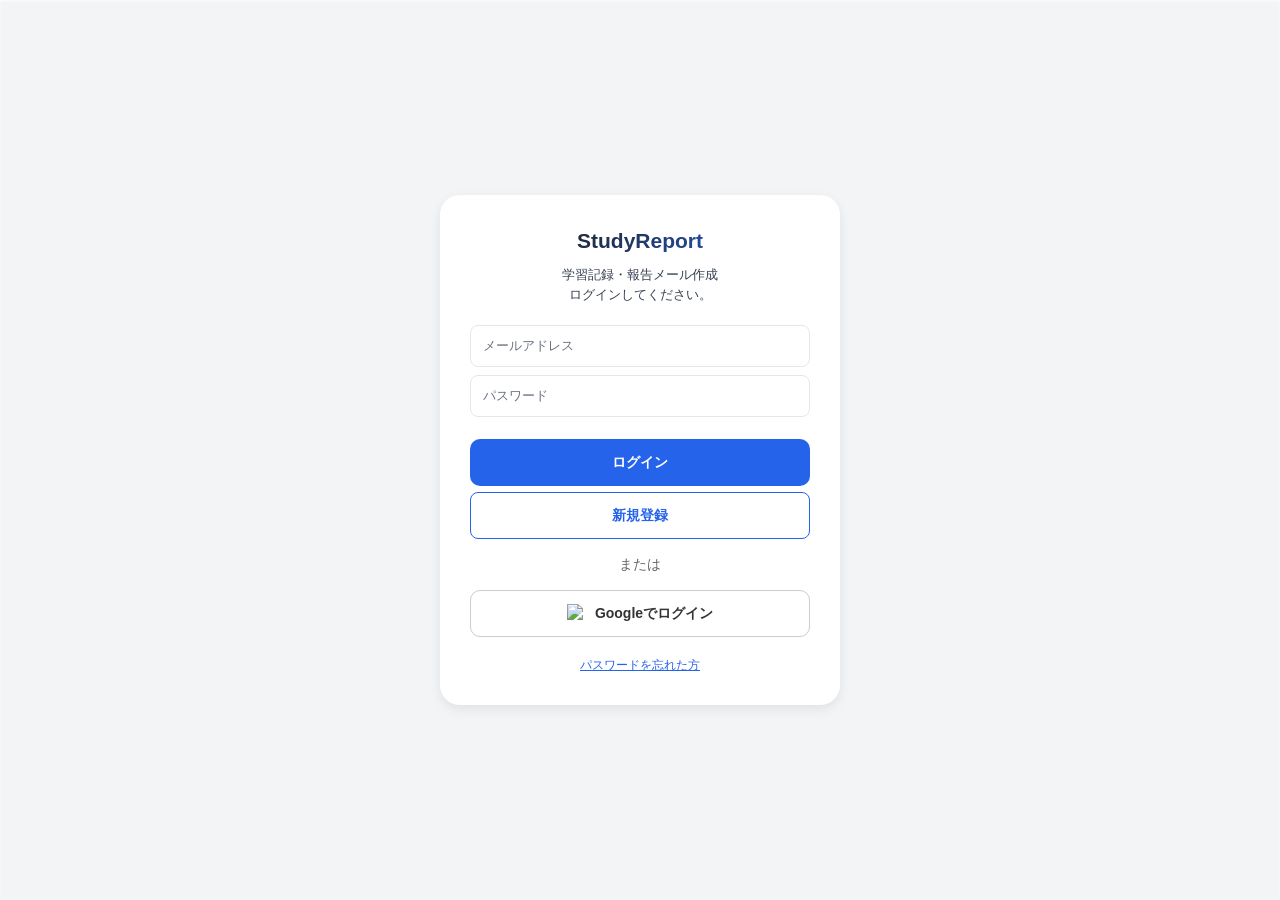
==== index.html @ 332752d6 "Add files via upload" ====
<!doctype html>
<html lang="ja">
  <head>
    <meta charset="UTF-8" />
    <meta name="viewport" content="width=device-width, initial-scale=1.0, maximum-scale=1.0, user-scalable=no" />
    <link rel="icon" type="image/x-icon" href="./assets/favicon.ico" />
    <link rel="icon" type="image/png" href="./assets/favicon.png" />
    <link rel="apple-touch-icon" href="./assets/apple-touch-icon-180x180.png" />
    <title>StudyReport</title>
    <meta name="data-app-version" content="Beta 2.0.0-18">
    <script type="module" crossorigin src="./assets/index.js"></script>
    <link rel="stylesheet" crossorigin href="./assets/index.css">
  <link rel="manifest" href="./manifest.webmanifest"></head>
  <body>
    <div id="error-log" style="color: red; position: fixed; top: 0; left: 0; right: 0; z-index: 9999; background: white; padding: 10px; display: none; max-height: 50vh; overflow-y: auto; border-bottom: 2px solid red;">
      <div style="display: flex; justify-content: space-between; align-items: center; margin-bottom: 10px;">
        <h3 style="margin: 0;">システムエラーが発生しました</h3>
        <button onclick="clearCacheAndReload()" style="padding: 8px 16px; background: #ef4444; color: white; border: none; border-radius: 4px; cursor: pointer;">キャッシュを修復してリロード</button>
      </div>
      <div id="error-text" style="font-family: monospace; font-size: 12px; white-space: pre-wrap;"></div>
    </div>
    <script>
      function clearCacheAndReload() {
        var req = indexedDB.deleteDatabase('firestore/[DEFAULT]/synps-app/main');
        req.onsuccess = function () {
          console.log("Deleted database successfully");
          window.location.reload();
        };
        req.onerror = function () {
          console.log("Couldn't delete database");
          window.location.reload();
        };
        req.onblocked = function () {
          console.log("Couldn't delete database due to the operation being blocked");
          window.location.reload();
        };
      }
      window.addEventListener('error', function(event) {
        var el = document.getElementById('error-log');
        var textEl = document.getElementById('error-text');
        el.style.display = 'block';
        textEl.innerText += event.message + '\n';
      });
      window.addEventListener('unhandledrejection', function(event) {
        var el = document.getElementById('error-log');
        var textEl = document.getElementById('error-text');
        el.style.display = 'block';
        textEl.innerText += (event.reason ? event.reason.toString() : 'Unhandled Rejection') + '\n';
      });
    </script>
    <div id="root">
      <style>
        .initial-loader {
          padding: 16px;
          max-width: 680px;
          margin: 0 auto;
          box-sizing: border-box;
          font-family: -apple-system, BlinkMacSystemFont, "Segoe UI", Roboto, sans-serif;
        }
        .skeleton-pulse {
          animation: pulse 1.5s ease-in-out infinite;
          background: #e2e8f0;
          border-radius: 16px;
          margin-bottom: 16px;
        }
        @keyframes pulse {
          0% { opacity: 1; }
          50% { opacity: 0.5; }
          100% { opacity: 1; }
        }
      </style>
      <div class="initial-loader">
        <div style="height: 60px; border-radius: 12px; margin-bottom: 24px;" class="skeleton-pulse"></div>
        <div style="height: 120px;" class="skeleton-pulse"></div>
        <div style="height: 200px;" class="skeleton-pulse"></div>
      </div>
    </div>
  </body>
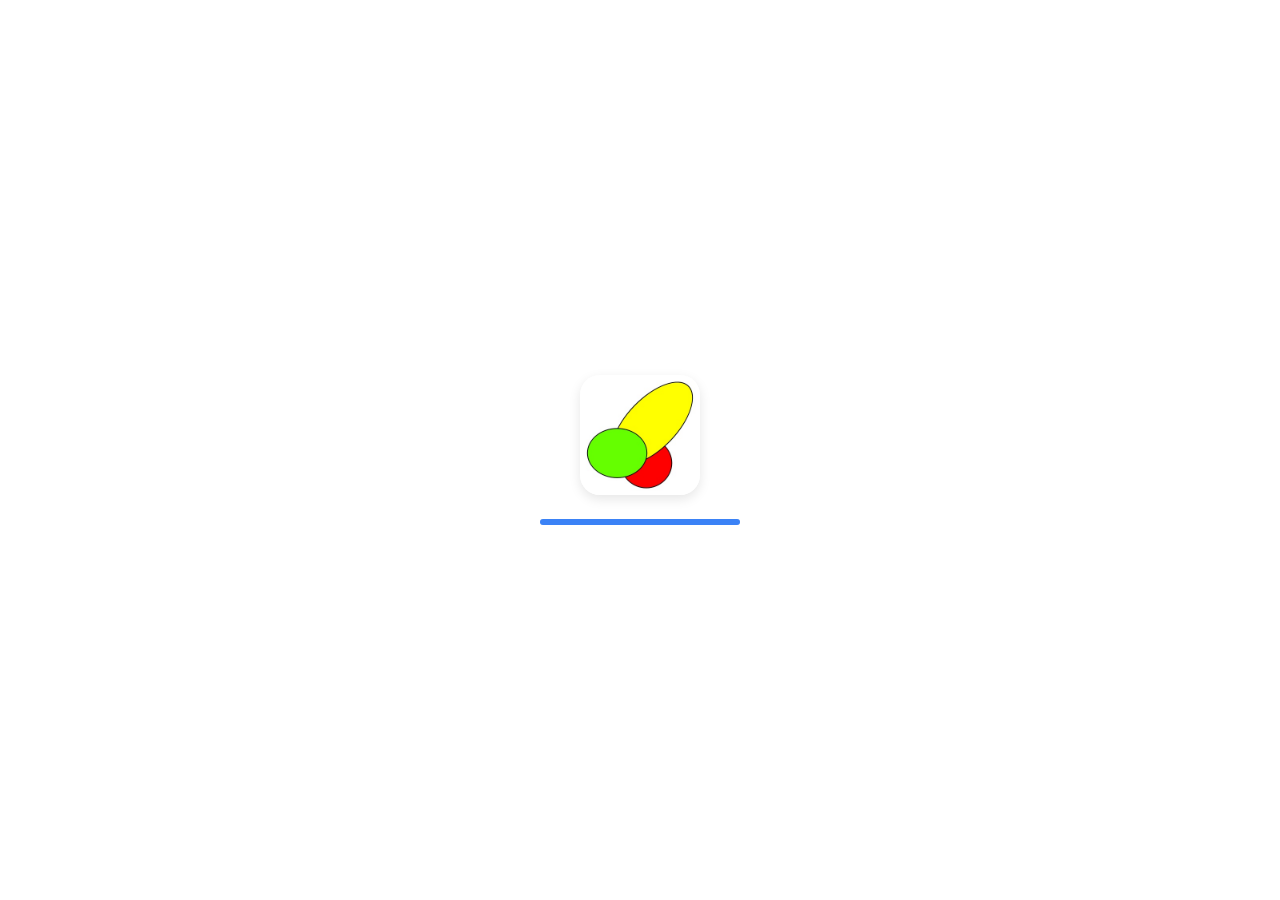
==== commit 5e3245ad: "Add files via upload" ====
--- a/index.html
+++ b/index.html
@@ -2,78 +2,70 @@
 <html lang="ja">
   <head>
     <meta charset="UTF-8" />
+    <!-- user-scalable=no でブラウザのピンチズームを無効化 (表のみカスタム制御) -->
     <meta name="viewport" content="width=device-width, initial-scale=1.0, maximum-scale=1.0, user-scalable=no" />
-    <link rel="icon" type="image/x-icon" href="./assets/favicon.ico" />
-    <link rel="icon" type="image/png" href="./assets/favicon.png" />
-    <link rel="apple-touch-icon" href="./assets/apple-touch-icon-180x180.png" />
-    <title>StudyReport</title>
-    <meta name="data-app-version" content="Beta 2.0.0-18">
+    <title>シフトントン</title>
+    <meta name="description" content="役割や時間を設定してシフト表を作成し、PDF・画像として出力できるiPad向けWebアプリです。" />
+    <meta property="og:title" content="シフトントン" />
+    <meta property="og:description" content="役割や時間を設定してシフト表を作成し、PDF・画像として出力できるiPad向けWebアプリです。" />
+    <meta property="og:type" content="website" />
+    <meta name="twitter:card" content="summary_large_image" />
+    <!-- PWA / iOS ホーム画面対応 -->
+    <meta name="mobile-web-app-capable" content="yes" />
+    <meta name="apple-mobile-web-app-status-bar-style" content="default" />
+    <meta name="apple-mobile-web-app-title" content="シフトントン" />
+    <meta name="theme-color" content="#3b82f6" />
+    <link rel="icon" type="image/jpeg" href="./logo.jpg" />
+    <link rel="apple-touch-icon" href="./logo.jpg" />
+    <style>
+      #splash-screen {
+        position: fixed;
+        inset: 0;
+        background-color: #ffffff;
+        display: flex;
+        flex-direction: column;
+        align-items: center;
+        justify-content: center;
+        z-index: 9999;
+        transition: opacity 0.5s ease-out;
+      }
+      #splash-screen img {
+        width: 120px;
+        height: 120px;
+        object-fit: contain;
+        margin-bottom: 24px;
+        border-radius: 20px;
+        box-shadow: 0 4px 12px rgba(0,0,0,0.1);
+      }
+      .progress-bar-container {
+        width: 200px;
+        height: 6px;
+        background-color: #e5e7eb;
+        border-radius: 4px;
+        overflow: hidden;
+        position: relative;
+      }
+      .progress-bar {
+        width: 100%;
+        height: 100%;
+        background-color: #3b82f6;
+        animation: load 2s ease-in-out forwards;
+      }
+      @keyframes load {
+        0% { transform: translateX(-100%); }
+        100% { transform: translateX(0); }
+      }
+    </style>
     <script type="module" crossorigin src="./assets/index.js"></script>
     <link rel="stylesheet" crossorigin href="./assets/index.css">
-  <link rel="manifest" href="./manifest.webmanifest"></head>
+  <link rel="manifest" href="./manifest.webmanifest"><script id="vite-plugin-pwa:register-sw" src="./registerSW.js"></script></head>
   <body>
-    <div id="error-log" style="color: red; position: fixed; top: 0; left: 0; right: 0; z-index: 9999; background: white; padding: 10px; display: none; max-height: 50vh; overflow-y: auto; border-bottom: 2px solid red;">
-      <div style="display: flex; justify-content: space-between; align-items: center; margin-bottom: 10px;">
-        <h3 style="margin: 0;">システムエラーが発生しました</h3>
-        <button onclick="clearCacheAndReload()" style="padding: 8px 16px; background: #ef4444; color: white; border: none; border-radius: 4px; cursor: pointer;">キャッシュを修復してリロード</button>
-      </div>
-      <div id="error-text" style="font-family: monospace; font-size: 12px; white-space: pre-wrap;"></div>
-    </div>
-    <script>
-      function clearCacheAndReload() {
-        var req = indexedDB.deleteDatabase('firestore/[DEFAULT]/synps-app/main');
-        req.onsuccess = function () {
-          console.log("Deleted database successfully");
-          window.location.reload();
-        };
-        req.onerror = function () {
-          console.log("Couldn't delete database");
-          window.location.reload();
-        };
-        req.onblocked = function () {
-          console.log("Couldn't delete database due to the operation being blocked");
-          window.location.reload();
-        };
-      }
-      window.addEventListener('error', function(event) {
-        var el = document.getElementById('error-log');
-        var textEl = document.getElementById('error-text');
-        el.style.display = 'block';
-        textEl.innerText += event.message + '\n';
-      });
-      window.addEventListener('unhandledrejection', function(event) {
-        var el = document.getElementById('error-log');
-        var textEl = document.getElementById('error-text');
-        el.style.display = 'block';
-        textEl.innerText += (event.reason ? event.reason.toString() : 'Unhandled Rejection') + '\n';
-      });
-    </script>
-    <div id="root">
-      <style>
-        .initial-loader {
-          padding: 16px;
-          max-width: 680px;
-          margin: 0 auto;
-          box-sizing: border-box;
-          font-family: -apple-system, BlinkMacSystemFont, "Segoe UI", Roboto, sans-serif;
-        }
-        .skeleton-pulse {
-          animation: pulse 1.5s ease-in-out infinite;
-          background: #e2e8f0;
-          border-radius: 16px;
-          margin-bottom: 16px;
-        }
-        @keyframes pulse {
-          0% { opacity: 1; }
-          50% { opacity: 0.5; }
-          100% { opacity: 1; }
-        }
-      </style>
-      <div class="initial-loader">
-        <div style="height: 60px; border-radius: 12px; margin-bottom: 24px;" class="skeleton-pulse"></div>
-        <div style="height: 120px;" class="skeleton-pulse"></div>
-        <div style="height: 200px;" class="skeleton-pulse"></div>
+    <div id="splash-screen">
+      <img src="./logo.jpg" alt="シフトントン" />
+      <div class="progress-bar-container">
+        <div class="progress-bar"></div>
       </div>
     </div>
+    <div id="root"></div>
   </body>
-
+</html>
--- a/assets/index.css
+++ b/assets/index.css
@@ -0,0 +1 @@
+/*! tailwindcss v4.3.3 | MIT License | https://tailwindcss.com */@layer properties{@supports (((-webkit-hyphens:none)) and (not (margin-trim:inline))) or ((-moz-orient:inline) and (not (color:rgb(from red r g b)))){*,:before,:after,::backdrop{--tw-rotate-x:initial;--tw-rotate-y:initial;--tw-rotate-z:initial;--tw-skew-x:initial;--tw-skew-y:initial;--tw-border-style:solid;--tw-font-weight:initial;--tw-shadow:0 0 #0000;--tw-shadow-color:initial;--tw-shadow-alpha:100%;--tw-inset-shadow:0 0 #0000;--tw-inset-shadow-color:initial;--tw-inset-shadow-alpha:100%;--tw-ring-color:initial;--tw-ring-shadow:0 0 #0000;--tw-inset-ring-color:initial;--tw-inset-ring-shadow:0 0 #0000;--tw-ring-inset:initial;--tw-ring-offset-width:0px;--tw-ring-offset-color:#fff;--tw-ring-offset-shadow:0 0 #0000;--tw-outline-style:solid;--tw-duration:initial;--tw-ease:initial;--tw-blur:initial;--tw-brightness:initial;--tw-contrast:initial;--tw-grayscale:initial;--tw-hue-rotate:initial;--tw-invert:initial;--tw-opacity:initial;--tw-saturate:initial;--tw-sepia:initial;--tw-drop-shadow:initial;--tw-drop-shadow-color:initial;--tw-drop-shadow-alpha:100%;--tw-drop-shadow-size:initial;--tw-scale-x:1;--tw-scale-y:1;--tw-scale-z:1}}}@layer theme{:root,:host{--font-sans:-apple-system, BlinkMacSystemFont, "Segoe UI", Roboto, "Helvetica Neue", "Noto Sans", Arial, sans-serif, "Apple Color Emoji", "Segoe UI Emoji", "Segoe UI Symbol", "Noto Color Emoji";--font-mono:ui-monospace, SFMono-Regular, Menlo, Monaco, Consolas, "Liberation Mono", "Courier New", monospace;--color-red-50:oklch(97.1% .013 17.38);--color-red-100:oklch(93.6% .032 17.717);--color-red-200:oklch(88.5% .062 18.334);--color-red-500:oklch(63.7% .237 25.331);--color-red-600:oklch(57.7% .245 27.325);--color-red-700:oklch(50.5% .213 27.518);--color-red-800:oklch(44.4% .177 26.899);--color-green-500:oklch(72.3% .219 149.579);--color-emerald-600:oklch(59.6% .145 163.225);--color-emerald-700:oklch(50.8% .118 165.612);--color-blue-50:oklch(97% .014 254.604);--color-blue-100:oklch(93.2% .032 255.585);--color-blue-200:oklch(88.2% .059 254.128);--color-blue-500:oklch(62.3% .214 259.815);--color-blue-600:oklch(54.6% .245 262.881);--color-blue-700:oklch(48.8% .243 264.376);--color-blue-800:oklch(42.4% .199 265.638);--color-gray-50:oklch(98.5% .002 247.839);--color-gray-100:oklch(96.7% .003 264.542);--color-gray-200:oklch(92.8% .006 264.531);--color-gray-300:oklch(87.2% .01 258.338);--color-gray-400:oklch(70.7% .022 261.325);--color-gray-500:oklch(55.1% .027 264.364);--color-gray-600:oklch(44.6% .03 256.802);--color-gray-700:oklch(37.3% .034 259.733);--color-gray-800:oklch(27.8% .033 256.848);--color-gray-900:oklch(21% .034 264.665);--color-black:#000;--color-white:#fff;--spacing:.25rem;--container-sm:24rem;--container-lg:32rem;--container-2xl:42rem;--container-5xl:64rem;--text-xs:.75rem;--text-xs--line-height:calc(1 / .75);--text-sm:.875rem;--text-sm--line-height:calc(1.25 / .875);--text-base:1rem;--text-base--line-height: 1.5 ;--text-lg:1.125rem;--text-lg--line-height:calc(1.75 / 1.125);--font-weight-medium:500;--font-weight-bold:700;--radius-sm:.25rem;--radius-md:.375rem;--radius-lg:.5rem;--radius-xl:.75rem;--ease-in-out:cubic-bezier(.4, 0, .2, 1);--animate-spin:spin 1s linear infinite;--default-transition-duration:.15s;--default-transition-timing-function:cubic-bezier(.4, 0, .2, 1);--default-font-family:var(--font-sans);--default-mono-font-family:var(--font-mono)}}@layer base{*,:after,:before,::backdrop{box-sizing:border-box;border:0 solid;margin:0;padding:0}::file-selector-button{box-sizing:border-box;border:0 solid;margin:0;padding:0}html,:host{-webkit-text-size-adjust:100%;-moz-tab-size:4;tab-size:4;line-height:1.5;font-family:var(--default-font-family,-apple-system, BlinkMacSystemFont, "Segoe UI", Roboto, "Helvetica Neue", "Noto Sans", Arial, sans-serif, "Apple Color Emoji", "Segoe UI Emoji", "Segoe UI Symbol", "Noto Color Emoji");font-feature-settings:var(--default-font-feature-settings,normal);font-variation-settings:var(--default-font-variation-settings,normal);-webkit-tap-highlight-color:transparent}hr{height:0;color:inherit;border-top-width:1px}abbr:where([title]){-webkit-text-decoration:underline dotted;text-decoration:underline dotted}h1,h2,h3,h4,h5,h6{font-size:inherit;font-weight:inherit}a{color:inherit;-webkit-text-decoration:inherit;text-decoration:inherit}b,strong{font-weight:bolder}code,kbd,samp,pre{font-family:var(--default-mono-font-family,ui-monospace, SFMono-Regular, Menlo, Monaco, Consolas, "Liberation Mono", "Courier New", monospace);font-feature-settings:var(--default-mono-font-feature-settings,normal);font-variation-settings:var(--default-mono-font-variation-settings,normal);font-size:1em}small{font-size:80%}sub,sup{vertical-align:baseline;font-size:75%;line-height:0;position:relative}sub{bottom:-.25em}sup{top:-.5em}table{text-indent:0;border-color:inherit;border-collapse:collapse}:-moz-focusring:where(:not(iframe)){outline:auto}progress{vertical-align:baseline}summary{display:list-item}ol,ul,menu{list-style:none}img,svg,video,canvas,audio,iframe,embed,object{vertical-align:middle;display:block}img,video{max-width:100%;height:auto}button,input,select,optgroup,textarea{font:inherit;font-feature-settings:inherit;font-variation-settings:inherit;letter-spacing:inherit;color:inherit;opacity:1;background-color:#0000;border-radius:0}::file-selector-button{font:inherit;font-feature-settings:inherit;font-variation-settings:inherit;letter-spacing:inherit;color:inherit;opacity:1;background-color:#0000;border-radius:0}:where(select:is([multiple],[size])) optgroup{font-weight:bolder}:where(select:is([multiple],[size])) optgroup option{padding-inline-start:20px}::file-selector-button{margin-inline-end:4px}::placeholder{opacity:1}@supports (not ((-webkit-appearance:-apple-pay-button))) or (contain-intrinsic-size:1px){::placeholder{color:currentColor}@supports (color:color-mix(in lab,red,red)){::placeholder{color:color-mix(in oklab,currentcolor 50%,transparent)}}}textarea{resize:vertical}::-webkit-search-decoration{-webkit-appearance:none}::-webkit-date-and-time-value{min-height:1lh;text-align:inherit}::-webkit-datetime-edit{display:inline-flex}::-webkit-datetime-edit-fields-wrapper{padding:0}::-webkit-datetime-edit{padding-block:0}::-webkit-datetime-edit-year-field{padding-block:0}::-webkit-datetime-edit-month-field{padding-block:0}::-webkit-datetime-edit-day-field{padding-block:0}::-webkit-datetime-edit-hour-field{padding-block:0}::-webkit-datetime-edit-minute-field{padding-block:0}::-webkit-datetime-edit-second-field{padding-block:0}::-webkit-datetime-edit-millisecond-field{padding-block:0}::-webkit-datetime-edit-meridiem-field{padding-block:0}::-webkit-calendar-picker-indicator{line-height:1}:-moz-ui-invalid{box-shadow:none}button,input:where([type=button],[type=reset],[type=submit]){-webkit-appearance:button;-moz-appearance:button;appearance:button}::file-selector-button{-webkit-appearance:button;-moz-appearance:button;appearance:button}::-webkit-inner-spin-button{height:auto}::-webkit-outer-spin-button{height:auto}[hidden]:where(:not([hidden=until-found])){display:none!important}}@layer components;@layer utilities{.fixed{position:fixed}.relative{position:relative}.sticky{position:sticky}.inset-0{top:0;right:0;bottom:0;left:0}.top-0{top:0}.z-0{z-index:0}.z-10{z-index:10}.z-50{z-index:50}.mx-1{margin-inline:var(--spacing)}.mx-2{margin-inline:calc(var(--spacing) * 2)}.mx-auto{margin-inline:auto}.my-0\.5{margin-block:calc(var(--spacing) * .5)}.my-1{margin-block:var(--spacing)}.my-2{margin-block:calc(var(--spacing) * 2)}.mt-2{margin-top:calc(var(--spacing) * 2)}.mt-4{margin-top:calc(var(--spacing) * 4)}.mt-6{margin-top:calc(var(--spacing) * 6)}.mb-1{margin-bottom:var(--spacing)}.mb-2{margin-bottom:calc(var(--spacing) * 2)}.mb-3{margin-bottom:calc(var(--spacing) * 3)}.mb-4{margin-bottom:calc(var(--spacing) * 4)}.mb-6{margin-bottom:calc(var(--spacing) * 6)}.ml-2{margin-left:calc(var(--spacing) * 2)}.ml-4{margin-left:calc(var(--spacing) * 4)}.ml-auto{margin-left:auto}.flex{display:flex}.hidden{display:none}.inline-block{display:inline-block}.inline-flex{display:inline-flex}.h-2{height:calc(var(--spacing) * 2)}.h-3{height:calc(var(--spacing) * 3)}.h-4{height:calc(var(--spacing) * 4)}.h-5{height:calc(var(--spacing) * 5)}.h-6{height:calc(var(--spacing) * 6)}.h-8{height:calc(var(--spacing) * 8)}.h-10{height:calc(var(--spacing) * 10)}.h-16{height:calc(var(--spacing) * 16)}.h-24{height:calc(var(--spacing) * 24)}.h-64{height:calc(var(--spacing) * 64)}.h-px{height:1px}.h-screen{height:100vh}.max-h-0{max-height:0}.max-h-40{max-height:calc(var(--spacing) * 40)}.max-h-96{max-height:calc(var(--spacing) * 96)}.max-h-\[80vh\]{max-height:80vh}.max-h-\[90vh\]{max-height:90vh}.w-2{width:calc(var(--spacing) * 2)}.w-3{width:calc(var(--spacing) * 3)}.w-4{width:calc(var(--spacing) * 4)}.w-5{width:calc(var(--spacing) * 5)}.w-6{width:calc(var(--spacing) * 6)}.w-10{width:calc(var(--spacing) * 10)}.w-12{width:calc(var(--spacing) * 12)}.w-14{width:calc(var(--spacing) * 14)}.w-16{width:calc(var(--spacing) * 16)}.w-20{width:calc(var(--spacing) * 20)}.w-24{width:calc(var(--spacing) * 24)}.w-28{width:calc(var(--spacing) * 28)}.w-32{width:calc(var(--spacing) * 32)}.w-48{width:calc(var(--spacing) * 48)}.w-72{width:calc(var(--spacing) * 72)}.w-full{width:100%}.w-px{width:1px}.max-w-2xl{max-width:var(--container-2xl)}.max-w-5xl{max-width:var(--container-5xl)}.max-w-lg{max-width:var(--container-lg)}.max-w-sm{max-width:var(--container-sm)}.min-w-\[180px\]{min-width:180px}.flex-1{flex:1}.shrink-0{flex-shrink:0}.border-collapse{border-collapse:collapse}.transform{transform:var(--tw-rotate-x,) var(--tw-rotate-y,) var(--tw-rotate-z,) var(--tw-skew-x,) var(--tw-skew-y,)}.animate-spin{animation:var(--animate-spin)}.cursor-not-allowed{cursor:not-allowed}.cursor-pointer{cursor:pointer}.flex-col{flex-direction:column}.flex-wrap{flex-wrap:wrap}.items-center{align-items:center}.items-start{align-items:flex-start}.justify-between{justify-content:space-between}.justify-center{justify-content:center}.justify-end{justify-content:flex-end}.gap-1{gap:var(--spacing)}.gap-1\.5{gap:calc(var(--spacing) * 1.5)}.gap-2{gap:calc(var(--spacing) * 2)}.gap-3{gap:calc(var(--spacing) * 3)}.gap-4{gap:calc(var(--spacing) * 4)}.overflow-auto{overflow:auto}.overflow-hidden{overflow:hidden}.overflow-y-auto{overflow-y:auto}.rounded{border-radius:.25rem}.rounded-full{border-radius:3.40282e38px}.rounded-lg{border-radius:var(--radius-lg)}.rounded-md{border-radius:var(--radius-md)}.rounded-sm{border-radius:var(--radius-sm)}.rounded-xl{border-radius:var(--radius-xl)}.border{border-style:var(--tw-border-style);border-width:1px}.border-0{border-style:var(--tw-border-style);border-width:0}.border-t{border-top-style:var(--tw-border-style);border-top-width:1px}.border-b{border-bottom-style:var(--tw-border-style);border-bottom-width:1px}.border-l{border-left-style:var(--tw-border-style);border-left-width:1px}.border-black\/10{border-color:#0000001a}@supports (color:color-mix(in lab,red,red)){.border-black\/10{border-color:color-mix(in oklab,var(--color-black) 10%,transparent)}}.border-blue-200{border-color:var(--color-blue-200)}.border-gray-200{border-color:var(--color-gray-200)}.border-gray-300{border-color:var(--color-gray-300)}.border-gray-400{border-color:var(--color-gray-400)}.border-red-200{border-color:var(--color-red-200)}.bg-black\/50{background-color:#00000080}@supports (color:color-mix(in lab,red,red)){.bg-black\/50{background-color:color-mix(in oklab,var(--color-black) 50%,transparent)}}.bg-blue-50{background-color:var(--color-blue-50)}.bg-blue-100{background-color:var(--color-blue-100)}.bg-blue-600{background-color:var(--color-blue-600)}.bg-emerald-600{background-color:var(--color-emerald-600)}.bg-gray-50{background-color:var(--color-gray-50)}.bg-gray-100{background-color:var(--color-gray-100)}.bg-gray-200{background-color:var(--color-gray-200)}.bg-gray-300{background-color:var(--color-gray-300)}.bg-gray-400{background-color:var(--color-gray-400)}.bg-gray-700{background-color:var(--color-gray-700)}.bg-gray-800{background-color:var(--color-gray-800)}.bg-green-500{background-color:var(--color-green-500)}.bg-red-50{background-color:var(--color-red-50)}.bg-red-100{background-color:var(--color-red-100)}.bg-red-500{background-color:var(--color-red-500)}.bg-red-600{background-color:var(--color-red-600)}.bg-white{background-color:var(--color-white)}.bg-white\/90{background-color:#ffffffe6}@supports (color:color-mix(in lab,red,red)){.bg-white\/90{background-color:color-mix(in oklab,var(--color-white) 90%,transparent)}}.object-contain{object-fit:contain}.object-cover{object-fit:cover}.p-0{padding:0}.p-1{padding:var(--spacing)}.p-2{padding:calc(var(--spacing) * 2)}.p-3{padding:calc(var(--spacing) * 3)}.p-4{padding:calc(var(--spacing) * 4)}.p-5{padding:calc(var(--spacing) * 5)}.p-6{padding:calc(var(--spacing) * 6)}.p-8{padding:calc(var(--spacing) * 8)}.px-2{padding-inline:calc(var(--spacing) * 2)}.px-2\.5{padding-inline:calc(var(--spacing) * 2.5)}.px-3{padding-inline:calc(var(--spacing) * 3)}.px-4{padding-inline:calc(var(--spacing) * 4)}.px-6{padding-inline:calc(var(--spacing) * 6)}.py-0{padding-block:0}.py-0\.5{padding-block:calc(var(--spacing) * .5)}.py-1{padding-block:var(--spacing)}.py-1\.5{padding-block:calc(var(--spacing) * 1.5)}.py-2{padding-block:calc(var(--spacing) * 2)}.py-2\.5{padding-block:calc(var(--spacing) * 2.5)}.py-3{padding-block:calc(var(--spacing) * 3)}.py-4{padding-block:calc(var(--spacing) * 4)}.pt-0{padding-top:0}.pt-4{padding-top:calc(var(--spacing) * 4)}.pb-2{padding-bottom:calc(var(--spacing) * 2)}.pb-6{padding-bottom:calc(var(--spacing) * 6)}.text-center{text-align:center}.text-left{text-align:left}.text-right{text-align:right}.font-mono{font-family:var(--font-mono)}.font-sans{font-family:var(--font-sans)}.text-base{font-size:var(--text-base);line-height:var(--tw-leading,var(--text-base--line-height))}.text-lg{font-size:var(--text-lg);line-height:var(--tw-leading,var(--text-lg--line-height))}.text-sm{font-size:var(--text-sm);line-height:var(--tw-leading,var(--text-sm--line-height))}.text-xs{font-size:var(--text-xs);line-height:var(--tw-leading,var(--text-xs--line-height))}.font-bold{--tw-font-weight:var(--font-weight-bold);font-weight:var(--font-weight-bold)}.font-medium{--tw-font-weight:var(--font-weight-medium);font-weight:var(--font-weight-medium)}.text-ellipsis{text-overflow:ellipsis}.whitespace-nowrap{white-space:nowrap}.text-blue-600{color:var(--color-blue-600)}.text-gray-400{color:var(--color-gray-400)}.text-gray-500{color:var(--color-gray-500)}.text-gray-600{color:var(--color-gray-600)}.text-gray-700{color:var(--color-gray-700)}.text-gray-800{color:var(--color-gray-800)}.text-gray-900{color:var(--color-gray-900)}.text-red-500{color:var(--color-red-500)}.text-red-600{color:var(--color-red-600)}.text-red-700{color:var(--color-red-700)}.text-red-800{color:var(--color-red-800)}.text-white{color:var(--color-white)}.accent-blue-600{accent-color:var(--color-blue-600)}.opacity-0{opacity:0}.opacity-25{opacity:.25}.opacity-75{opacity:.75}.opacity-100{opacity:1}.shadow-\[-4px_0_15px_-3px_rgba\(0\,0\,0\,0\.05\)\]{--tw-shadow:-4px 0 15px -3px var(--tw-shadow-color,#0000000d);box-shadow:var(--tw-inset-shadow),var(--tw-inset-ring-shadow),var(--tw-ring-offset-shadow),var(--tw-ring-shadow),var(--tw-shadow)}.shadow-lg{--tw-shadow:0 10px 15px -3px var(--tw-shadow-color,#0000001a), 0 4px 6px -4px var(--tw-shadow-color,#0000001a);box-shadow:var(--tw-inset-shadow),var(--tw-inset-ring-shadow),var(--tw-ring-offset-shadow),var(--tw-ring-shadow),var(--tw-shadow)}.shadow-sm{--tw-shadow:0 1px 3px 0 var(--tw-shadow-color,#0000001a), 0 1px 2px -1px var(--tw-shadow-color,#0000001a);box-shadow:var(--tw-inset-shadow),var(--tw-inset-ring-shadow),var(--tw-ring-offset-shadow),var(--tw-ring-shadow),var(--tw-shadow)}.shadow-xl{--tw-shadow:0 20px 25px -5px var(--tw-shadow-color,#0000001a), 0 8px 10px -6px var(--tw-shadow-color,#0000001a);box-shadow:var(--tw-inset-shadow),var(--tw-inset-ring-shadow),var(--tw-ring-offset-shadow),var(--tw-ring-shadow),var(--tw-shadow)}.ring-2{--tw-ring-shadow:var(--tw-ring-inset,) 0 0 0 calc(2px + var(--tw-ring-offset-width)) var(--tw-ring-color,currentcolor);box-shadow:var(--tw-inset-shadow),var(--tw-inset-ring-shadow),var(--tw-ring-offset-shadow),var(--tw-ring-shadow),var(--tw-shadow)}.ring-blue-500{--tw-ring-color:var(--color-blue-500)}.ring-gray-400{--tw-ring-color:var(--color-gray-400)}.ring-gray-500{--tw-ring-color:var(--color-gray-500)}.ring-red-500{--tw-ring-color:var(--color-red-500)}.outline{outline-style:var(--tw-outline-style);outline-width:1px}.transition{transition-property:color,background-color,border-color,outline-color,text-decoration-color,fill,stroke,--tw-gradient-from,--tw-gradient-via,--tw-gradient-to,opacity,box-shadow,transform,translate,scale,rotate,filter,-webkit-backdrop-filter,backdrop-filter,display,content-visibility,overlay,pointer-events;transition-timing-function:var(--tw-ease,var(--default-transition-timing-function));transition-duration:var(--tw-duration,var(--default-transition-duration))}.transition-all{transition-property:all;transition-timing-function:var(--tw-ease,var(--default-transition-timing-function));transition-duration:var(--tw-duration,var(--default-transition-duration))}.transition-colors{transition-property:color,background-color,border-color,outline-color,text-decoration-color,fill,stroke,--tw-gradient-from,--tw-gradient-via,--tw-gradient-to;transition-timing-function:var(--tw-ease,var(--default-transition-timing-function));transition-duration:var(--tw-duration,var(--default-transition-duration))}.duration-300{--tw-duration:.3s;transition-duration:.3s}.ease-in-out{--tw-ease:var(--ease-in-out);transition-timing-function:var(--ease-in-out)}.outline-none{--tw-outline-style:none;outline-style:none}@media(hover:hover){.hover\:bg-blue-700:hover{background-color:var(--color-blue-700)}.hover\:bg-emerald-700:hover{background-color:var(--color-emerald-700)}.hover\:bg-gray-50:hover{background-color:var(--color-gray-50)}.hover\:bg-gray-100:hover{background-color:var(--color-gray-100)}.hover\:bg-gray-200:hover{background-color:var(--color-gray-200)}.hover\:bg-red-50:hover{background-color:var(--color-red-50)}.hover\:bg-red-200:hover{background-color:var(--color-red-200)}.hover\:bg-red-700:hover{background-color:var(--color-red-700)}.hover\:text-blue-600:hover{color:var(--color-blue-600)}.hover\:text-blue-800:hover{color:var(--color-blue-800)}.hover\:text-gray-600:hover{color:var(--color-gray-600)}.hover\:text-gray-800:hover{color:var(--color-gray-800)}.hover\:text-red-600:hover{color:var(--color-red-600)}.hover\:brightness-95:hover{--tw-brightness:brightness(95%);filter:var(--tw-blur,) var(--tw-brightness,) var(--tw-contrast,) var(--tw-grayscale,) var(--tw-hue-rotate,) var(--tw-invert,) var(--tw-saturate,) var(--tw-sepia,) var(--tw-drop-shadow,)}}@media print{.print\:flex{display:flex}.print\:scale-100{--tw-scale-x:100%;--tw-scale-y:100%;--tw-scale-z:100%;scale:var(--tw-scale-x) var(--tw-scale-y)}.print\:bg-white{background-color:var(--color-white)}.print\:p-0{padding:0}.print\:shadow-none{--tw-shadow:0 0 #0000;box-shadow:var(--tw-inset-shadow),var(--tw-inset-ring-shadow),var(--tw-ring-offset-shadow),var(--tw-ring-shadow),var(--tw-shadow)}}.print-exact{-webkit-print-color-adjust:exact;print-color-adjust:exact}}@media print{@page{size:A4;margin:10mm}body{-webkit-print-color-adjust:exact;print-color-adjust:exact}.print-hidden{display:none!important}.print-only{display:block!important}table{table-layout:auto!important;width:100%!important;max-width:100%!important}th,td{word-break:break-word;padding:4px 2px!important;font-size:11px!important}}@property --tw-rotate-x{syntax:"*";inherits:false}@property --tw-rotate-y{syntax:"*";inherits:false}@property --tw-rotate-z{syntax:"*";inherits:false}@property --tw-skew-x{syntax:"*";inherits:false}@property --tw-skew-y{syntax:"*";inherits:false}@property --tw-border-style{syntax:"*";inherits:false;initial-value:solid}@property --tw-font-weight{syntax:"*";inherits:false}@property --tw-shadow{syntax:"*";inherits:false;initial-value:0 0 #0000}@property --tw-shadow-color{syntax:"*";inherits:false}@property --tw-shadow-alpha{syntax:"<percentage>";inherits:false;initial-value:100%}@property --tw-inset-shadow{syntax:"*";inherits:false;initial-value:0 0 #0000}@property --tw-inset-shadow-color{syntax:"*";inherits:false}@property --tw-inset-shadow-alpha{syntax:"<percentage>";inherits:false;initial-value:100%}@property --tw-ring-color{syntax:"*";inherits:false}@property --tw-ring-shadow{syntax:"*";inherits:false;initial-value:0 0 #0000}@property --tw-inset-ring-color{syntax:"*";inherits:false}@property --tw-inset-ring-shadow{syntax:"*";inherits:false;initial-value:0 0 #0000}@property --tw-ring-inset{syntax:"*";inherits:false}@property --tw-ring-offset-width{syntax:"<length>";inherits:false;initial-value:0}@property --tw-ring-offset-color{syntax:"*";inherits:false;initial-value:#fff}@property --tw-ring-offset-shadow{syntax:"*";inherits:false;initial-value:0 0 #0000}@property --tw-outline-style{syntax:"*";inherits:false;initial-value:solid}@property --tw-duration{syntax:"*";inherits:false}@property --tw-ease{syntax:"*";inherits:false}@property --tw-blur{syntax:"*";inherits:false}@property --tw-brightness{syntax:"*";inherits:false}@property --tw-contrast{syntax:"*";inherits:false}@property --tw-grayscale{syntax:"*";inherits:false}@property --tw-hue-rotate{syntax:"*";inherits:false}@property --tw-invert{syntax:"*";inherits:false}@property --tw-opacity{syntax:"*";inherits:false}@property --tw-saturate{syntax:"*";inherits:false}@property --tw-sepia{syntax:"*";inherits:false}@property --tw-drop-shadow{syntax:"*";inherits:false}@property --tw-drop-shadow-color{syntax:"*";inherits:false}@property --tw-drop-shadow-alpha{syntax:"<percentage>";inherits:false;initial-value:100%}@property --tw-drop-shadow-size{syntax:"*";inherits:false}@property --tw-scale-x{syntax:"*";inherits:false;initial-value:1}@property --tw-scale-y{syntax:"*";inherits:false;initial-value:1}@property --tw-scale-z{syntax:"*";inherits:false;initial-value:1}@keyframes spin{to{transform:rotate(360deg)}}
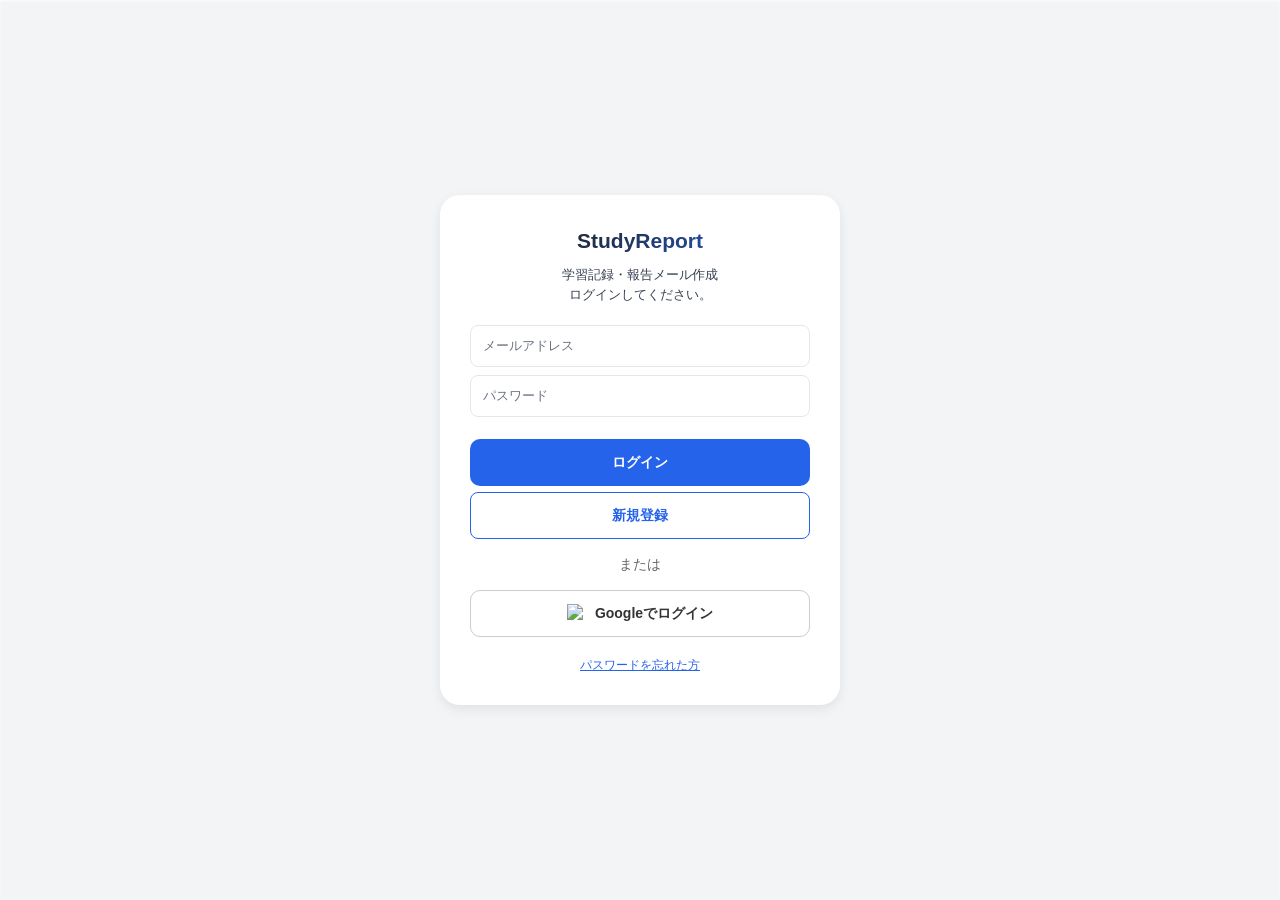
==== commit 14ffc0c5: "Add files via upload" ====
--- a/index.html
+++ b/index.html
@@ -2,70 +2,77 @@
 <html lang="ja">
   <head>
     <meta charset="UTF-8" />
-    <!-- user-scalable=no でブラウザのピンチズームを無効化 (表のみカスタム制御) -->
     <meta name="viewport" content="width=device-width, initial-scale=1.0, maximum-scale=1.0, user-scalable=no" />
-    <title>シフトントン</title>
-    <meta name="description" content="役割や時間を設定してシフト表を作成し、PDF・画像として出力できるiPad向けWebアプリです。" />
-    <meta property="og:title" content="シフトントン" />
-    <meta property="og:description" content="役割や時間を設定してシフト表を作成し、PDF・画像として出力できるiPad向けWebアプリです。" />
-    <meta property="og:type" content="website" />
-    <meta name="twitter:card" content="summary_large_image" />
-    <!-- PWA / iOS ホーム画面対応 -->
-    <meta name="mobile-web-app-capable" content="yes" />
-    <meta name="apple-mobile-web-app-status-bar-style" content="default" />
-    <meta name="apple-mobile-web-app-title" content="シフトントン" />
-    <meta name="theme-color" content="#3b82f6" />
-    <link rel="icon" type="image/jpeg" href="./logo.jpg" />
-    <link rel="apple-touch-icon" href="./logo.jpg" />
-    <style>
-      #splash-screen {
-        position: fixed;
-        inset: 0;
-        background-color: #ffffff;
-        display: flex;
-        flex-direction: column;
-        align-items: center;
-        justify-content: center;
-        z-index: 9999;
-        transition: opacity 0.5s ease-out;
-      }
-      #splash-screen img {
-        width: 120px;
-        height: 120px;
-        object-fit: contain;
-        margin-bottom: 24px;
-        border-radius: 20px;
-        box-shadow: 0 4px 12px rgba(0,0,0,0.1);
-      }
-      .progress-bar-container {
-        width: 200px;
-        height: 6px;
-        background-color: #e5e7eb;
-        border-radius: 4px;
-        overflow: hidden;
-        position: relative;
-      }
-      .progress-bar {
-        width: 100%;
-        height: 100%;
-        background-color: #3b82f6;
-        animation: load 2s ease-in-out forwards;
-      }
-      @keyframes load {
-        0% { transform: translateX(-100%); }
-        100% { transform: translateX(0); }
-      }
-    </style>
+    <link rel="icon" type="image/x-icon" href="./assets/favicon.ico" />
+    <link rel="icon" type="image/png" href="./assets/favicon.png" />
+    <link rel="apple-touch-icon" href="./assets/apple-touch-icon-180x180.png" />
+    <title>StudyReport</title>
     <script type="module" crossorigin src="./assets/index.js"></script>
     <link rel="stylesheet" crossorigin href="./assets/index.css">
-  <link rel="manifest" href="./manifest.webmanifest"><script id="vite-plugin-pwa:register-sw" src="./registerSW.js"></script></head>
+  <link rel="manifest" href="./manifest.webmanifest"></head>
   <body>
-    <div id="splash-screen">
-      <img src="./logo.jpg" alt="シフトントン" />
-      <div class="progress-bar-container">
-        <div class="progress-bar"></div>
+    <div id="error-log" style="color: red; position: fixed; top: 0; left: 0; right: 0; z-index: 9999; background: white; padding: 10px; display: none; max-height: 50vh; overflow-y: auto; border-bottom: 2px solid red;">
+      <div style="display: flex; justify-content: space-between; align-items: center; margin-bottom: 10px;">
+        <h3 style="margin: 0;">システムエラーが発生しました</h3>
+        <button onclick="clearCacheAndReload()" style="padding: 8px 16px; background: #ef4444; color: white; border: none; border-radius: 4px; cursor: pointer;">キャッシュを修復してリロード</button>
+      </div>
+      <div id="error-text" style="font-family: monospace; font-size: 12px; white-space: pre-wrap;"></div>
+    </div>
+    <script>
+      function clearCacheAndReload() {
+        var req = indexedDB.deleteDatabase('firestore/[DEFAULT]/synps-app/main');
+        req.onsuccess = function () {
+          console.log("Deleted database successfully");
+          window.location.reload();
+        };
+        req.onerror = function () {
+          console.log("Couldn't delete database");
+          window.location.reload();
+        };
+        req.onblocked = function () {
+          console.log("Couldn't delete database due to the operation being blocked");
+          window.location.reload();
+        };
+      }
+      window.addEventListener('error', function(event) {
+        var el = document.getElementById('error-log');
+        var textEl = document.getElementById('error-text');
+        el.style.display = 'block';
+        textEl.innerText += event.message + '\n';
+      });
+      window.addEventListener('unhandledrejection', function(event) {
+        var el = document.getElementById('error-log');
+        var textEl = document.getElementById('error-text');
+        el.style.display = 'block';
+        textEl.innerText += (event.reason ? event.reason.toString() : 'Unhandled Rejection') + '\n';
+      });
+    </script>
+    <div id="root">
+      <style>
+        .initial-loader {
+          padding: 16px;
+          max-width: 680px;
+          margin: 0 auto;
+          box-sizing: border-box;
+          font-family: -apple-system, BlinkMacSystemFont, "Segoe UI", Roboto, sans-serif;
+        }
+        .skeleton-pulse {
+          animation: pulse 1.5s ease-in-out infinite;
+          background: #e2e8f0;
+          border-radius: 16px;
+          margin-bottom: 16px;
+        }
+        @keyframes pulse {
+          0% { opacity: 1; }
+          50% { opacity: 0.5; }
+          100% { opacity: 1; }
+        }
+      </style>
+      <div class="initial-loader">
+        <div style="height: 60px; border-radius: 12px; margin-bottom: 24px;" class="skeleton-pulse"></div>
+        <div style="height: 120px;" class="skeleton-pulse"></div>
+        <div style="height: 200px;" class="skeleton-pulse"></div>
       </div>
     </div>
-    <div id="root"></div>
   </body>
-</html>
+
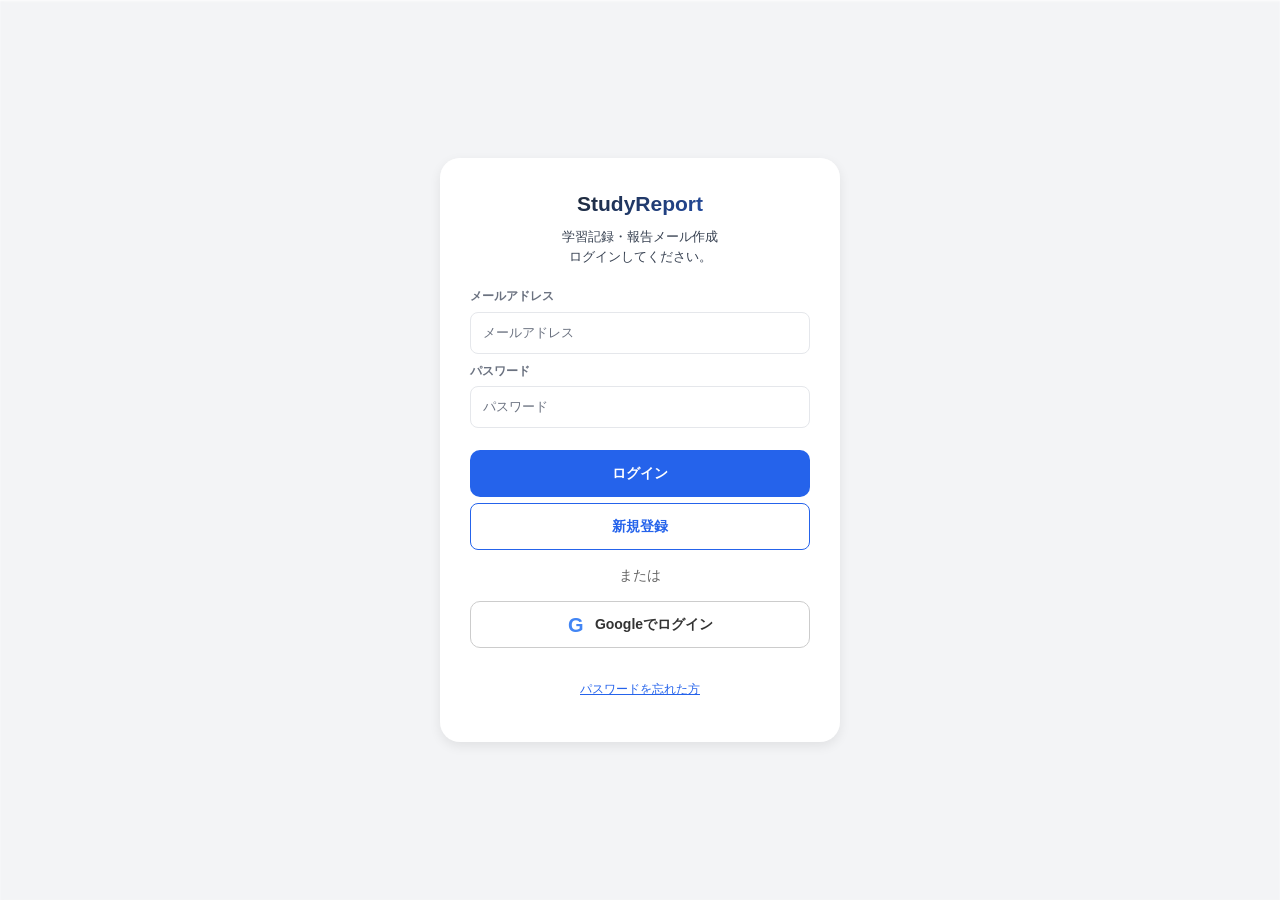
==== commit a5d7a01c: "Add files via upload" ====
--- a/index.html
+++ b/index.html
@@ -2,38 +2,24 @@
 <html lang="ja">
   <head>
     <meta charset="UTF-8" />
-    <meta name="viewport" content="width=device-width, initial-scale=1.0, maximum-scale=1.0, user-scalable=no" />
+    <meta name="viewport" content="width=device-width, initial-scale=1.0, viewport-fit=cover" />
+    <meta name="theme-color" content="#2563eb" />
     <link rel="icon" type="image/x-icon" href="./assets/favicon.ico" />
     <link rel="icon" type="image/png" href="./assets/favicon.png" />
     <link rel="apple-touch-icon" href="./assets/apple-touch-icon-180x180.png" />
     <title>StudyReport</title>
-    <script type="module" crossorigin src="./assets/index.js"></script>
-    <link rel="stylesheet" crossorigin href="./assets/index.css">
+    <script type="module" crossorigin src="./assets/index-zuUCPyBf.js"></script>
+    <link rel="stylesheet" crossorigin href="./assets/index-Dscd5kdV.css">
   <link rel="manifest" href="./manifest.webmanifest"></head>
   <body>
     <div id="error-log" style="color: red; position: fixed; top: 0; left: 0; right: 0; z-index: 9999; background: white; padding: 10px; display: none; max-height: 50vh; overflow-y: auto; border-bottom: 2px solid red;">
       <div style="display: flex; justify-content: space-between; align-items: center; margin-bottom: 10px;">
         <h3 style="margin: 0;">システムエラーが発生しました</h3>
-        <button onclick="clearCacheAndReload()" style="padding: 8px 16px; background: #ef4444; color: white; border: none; border-radius: 4px; cursor: pointer;">キャッシュを修復してリロード</button>
+        <button onclick="window.location.reload()" style="padding: 8px 16px; background: #ef4444; color: white; border: none; border-radius: 4px; cursor: pointer;">再読み込み</button>
       </div>
       <div id="error-text" style="font-family: monospace; font-size: 12px; white-space: pre-wrap;"></div>
     </div>
     <script>
-      function clearCacheAndReload() {
-        var req = indexedDB.deleteDatabase('firestore/[DEFAULT]/synps-app/main');
-        req.onsuccess = function () {
-          console.log("Deleted database successfully");
-          window.location.reload();
-        };
-        req.onerror = function () {
-          console.log("Couldn't delete database");
-          window.location.reload();
-        };
-        req.onblocked = function () {
-          console.log("Couldn't delete database due to the operation being blocked");
-          window.location.reload();
-        };
-      }
       window.addEventListener('error', function(event) {
         var el = document.getElementById('error-log');
         var textEl = document.getElementById('error-text');
@@ -75,4 +61,5 @@
       </div>
     </div>
   </body>
+</html>
 
